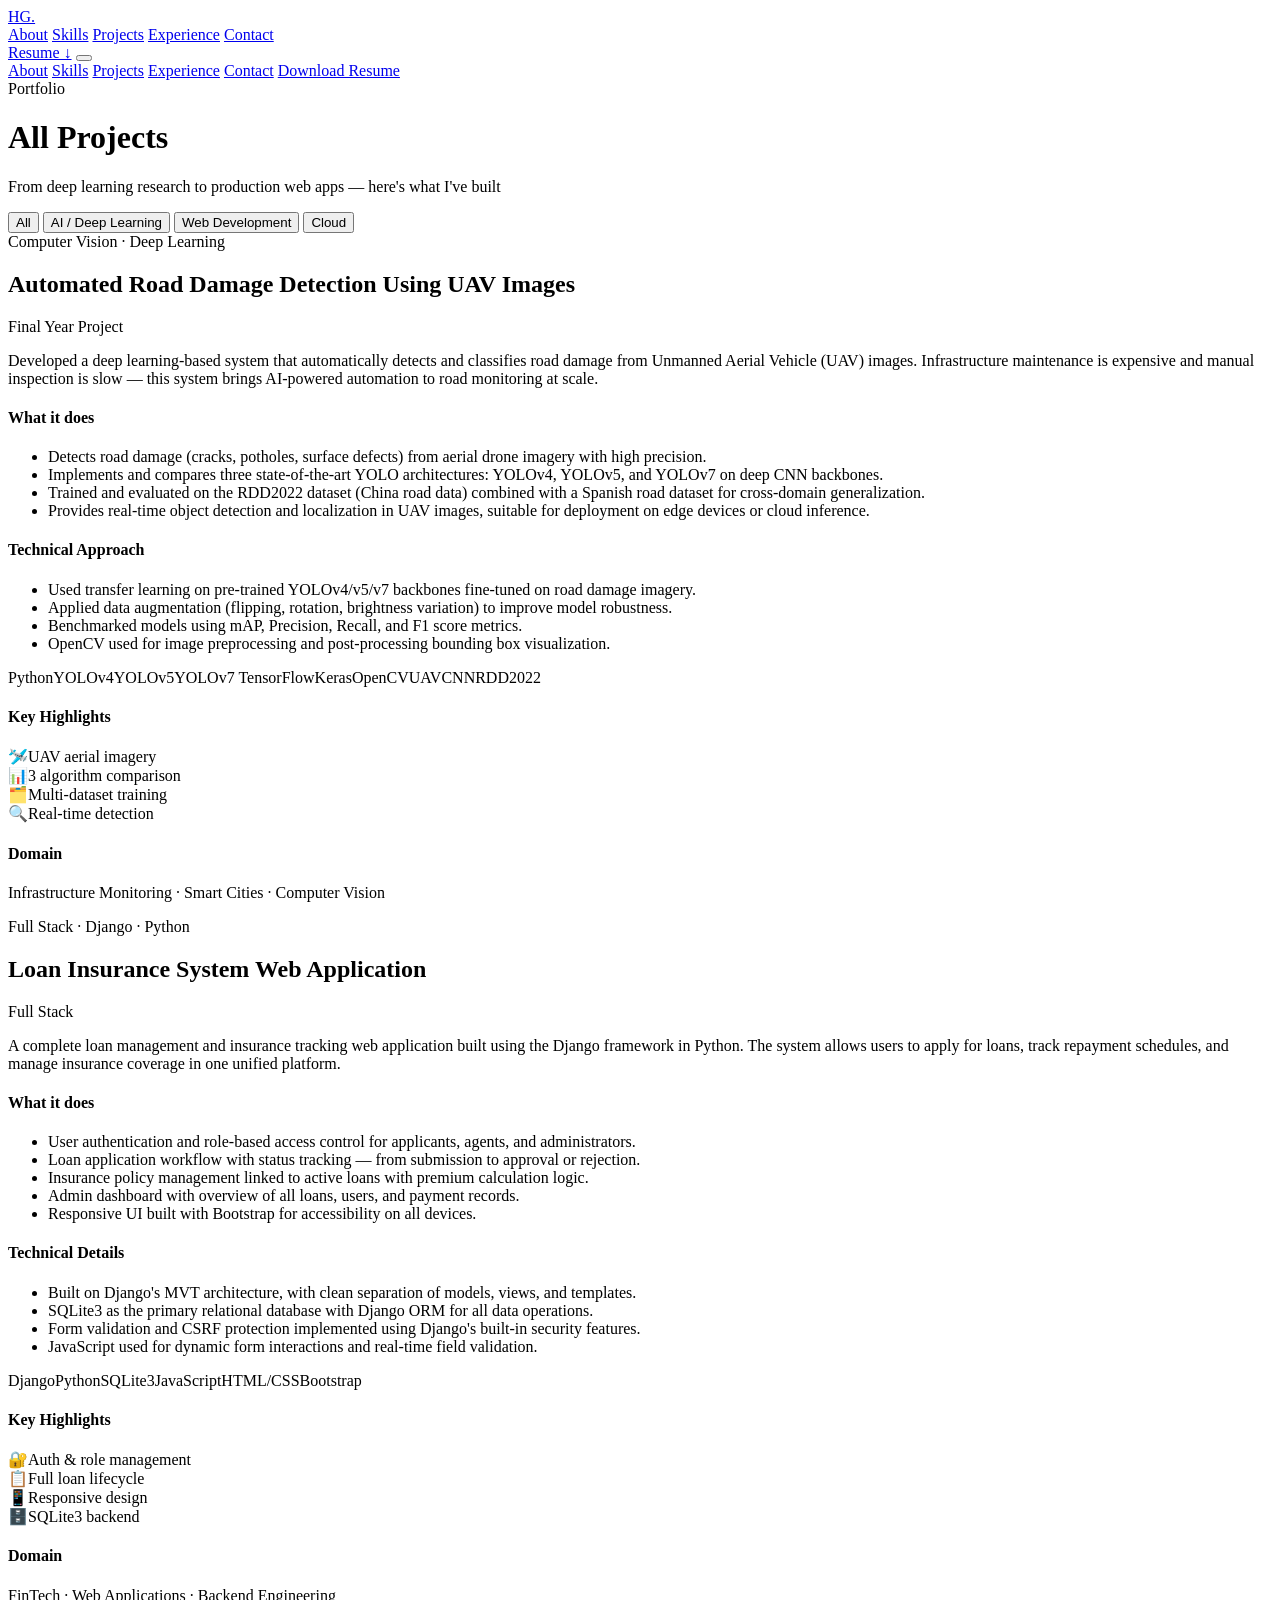
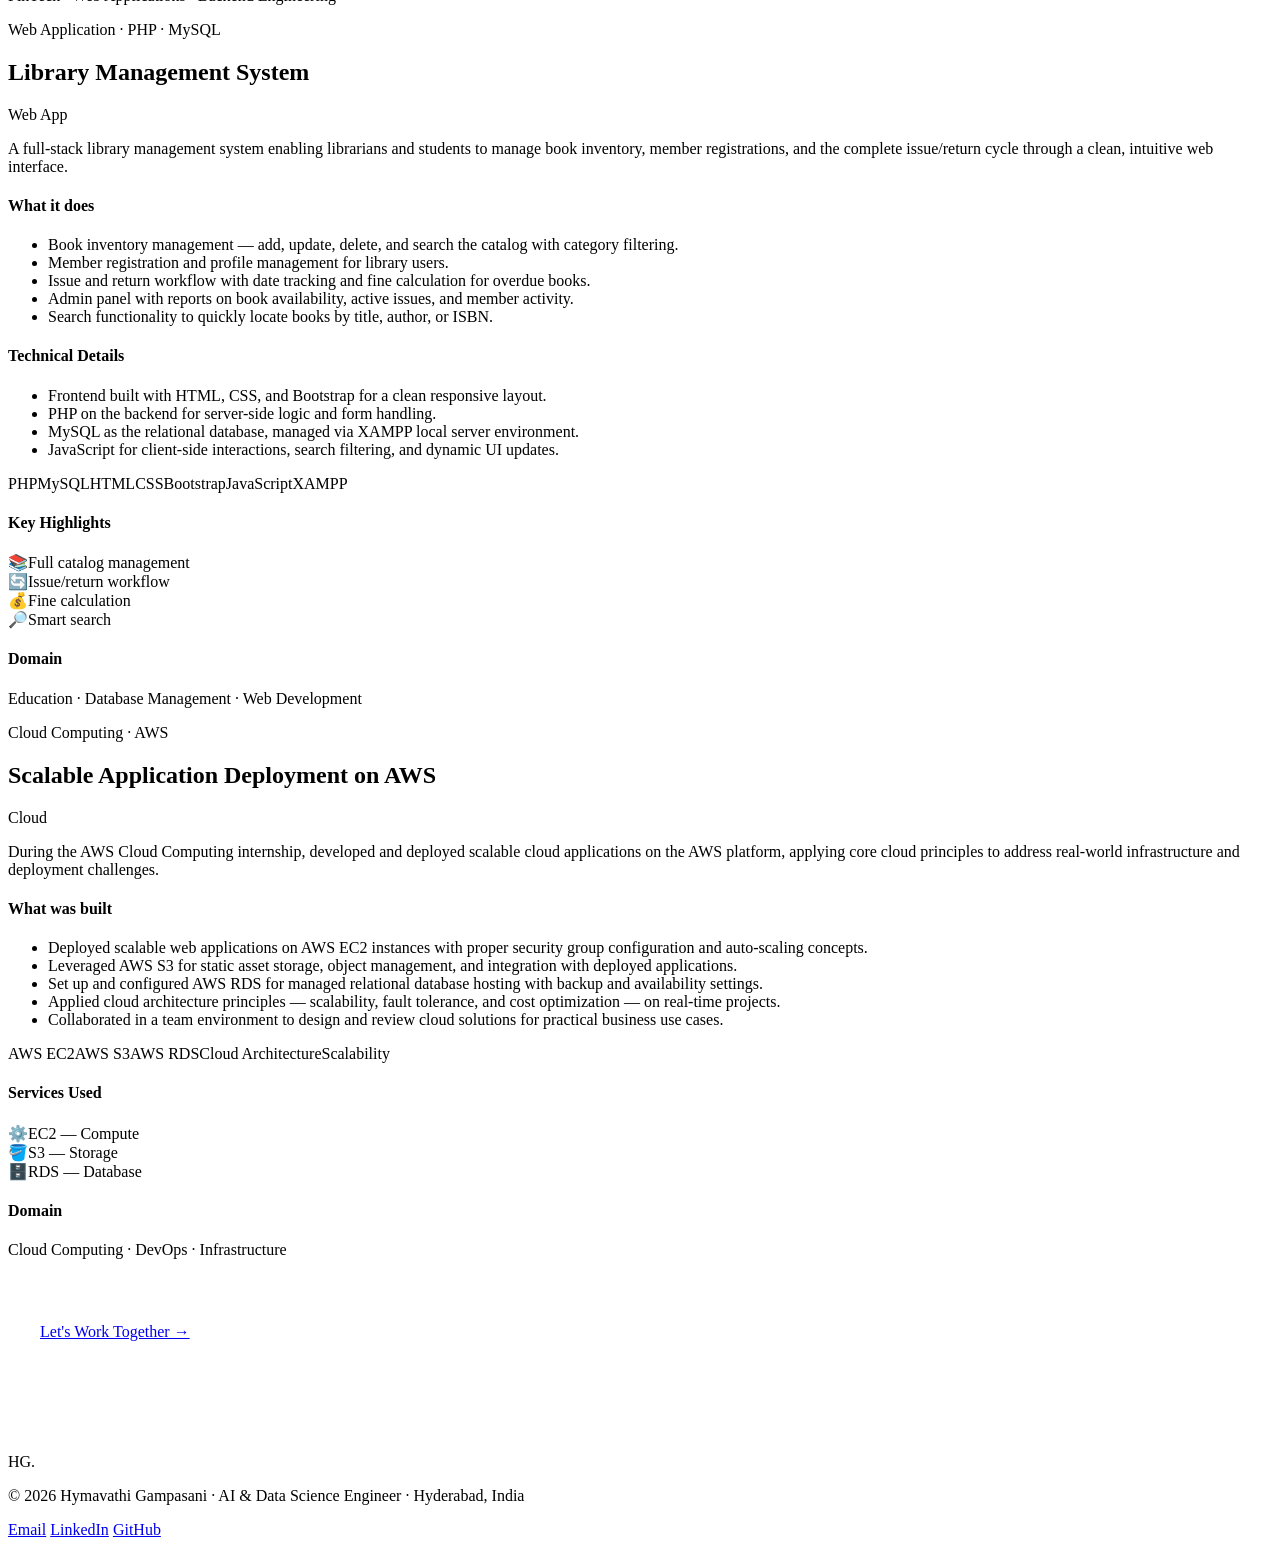
==== projects.html @ 77dfd242 "Create projects.html" ====
<!DOCTYPE html>
<html lang="en">
<head>
  <meta charset="UTF-8" />
  <meta name="viewport" content="width=device-width, initial-scale=1.0" />
  <title>Projects — Hymavathi Gampasani</title>
  <meta name="description" content="Projects by Hymavathi Gampasani — Deep Learning, Computer Vision, Full-Stack Web Development, and Cloud Computing." />
  <link rel="preconnect" href="https://fonts.googleapis.com" />
  <link rel="preconnect" href="https://fonts.gstatic.com" crossorigin />
  <link href="https://fonts.googleapis.com/css2?family=Syne:wght@400;500;600;700;800&family=Inter:wght@300;400;500;600&family=JetBrains+Mono:wght@400;500&display=swap" rel="stylesheet" />
  <link rel="stylesheet" href="style.css" />
</head>
<body>
  <nav class="nav" id="nav">
    <a href="index.html" class="nav-logo">HG.</a>
    <div class="nav-links">
      <a href="index.html#about">About</a>
      <a href="index.html#skills">Skills</a>
      <a href="projects.html" class="active">Projects</a>
      <a href="index.html#experience">Experience</a>
      <a href="index.html#contact">Contact</a>
    </div>
    <a href="assets/Hymavathi_Resume.pdf" class="btn-nav" download>Resume ↓</a>
    <button class="hamburger" id="hamburger" aria-label="Menu">
      <span></span><span></span><span></span>
    </button>
  </nav>

  <div class="mobile-menu" id="mobileMenu">
    <a href="index.html#about" class="mobile-link">About</a>
    <a href="index.html#skills" class="mobile-link">Skills</a>
    <a href="projects.html" class="mobile-link">Projects</a>
    <a href="index.html#experience" class="mobile-link">Experience</a>
    <a href="index.html#contact" class="mobile-link">Contact</a>
    <a href="assets/Hymavathi_Resume.pdf" class="mobile-link" download>Download Resume</a>
  </div>

  <div class="page-hero">
    <div class="section-eyebrow">Portfolio</div>
    <h1 class="section-title">All Projects</h1>
    <p class="section-sub">From deep learning research to production web apps — here's what I've built</p>

    <div class="filter-bar">
      <button class="filter-btn active" data-filter="all">All</button>
      <button class="filter-btn" data-filter="ai">AI / Deep Learning</button>
      <button class="filter-btn" data-filter="web">Web Development</button>
      <button class="filter-btn" data-filter="cloud">Cloud</button>
    </div>
  </div>

  <section class="projects-page">
    <!-- Road Damage -->
    <div class="project-detail" id="road-damage" data-category="ai">
      <div class="project-detail-header">
        <div>
          <div class="project-tag">Computer Vision · Deep Learning</div>
          <h2>Automated Road Damage Detection Using UAV Images</h2>
        </div>
        <div class="project-detail-badges">
          <span class="badge badge-green">Final Year Project</span>
        </div>
      </div>
      <div class="project-detail-body">
        <div class="project-detail-text">
          <p>Developed a deep learning-based system that automatically detects and classifies road damage from Unmanned Aerial Vehicle (UAV) images. Infrastructure maintenance is expensive and manual inspection is slow — this system brings AI-powered automation to road monitoring at scale.</p>
          <h4>What it does</h4>
          <ul>
            <li>Detects road damage (cracks, potholes, surface defects) from aerial drone imagery with high precision.</li>
            <li>Implements and compares three state-of-the-art YOLO architectures: YOLOv4, YOLOv5, and YOLOv7 on deep CNN backbones.</li>
            <li>Trained and evaluated on the RDD2022 dataset (China road data) combined with a Spanish road dataset for cross-domain generalization.</li>
            <li>Provides real-time object detection and localization in UAV images, suitable for deployment on edge devices or cloud inference.</li>
          </ul>
          <h4>Technical Approach</h4>
          <ul>
            <li>Used transfer learning on pre-trained YOLOv4/v5/v7 backbones fine-tuned on road damage imagery.</li>
            <li>Applied data augmentation (flipping, rotation, brightness variation) to improve model robustness.</li>
            <li>Benchmarked models using mAP, Precision, Recall, and F1 score metrics.</li>
            <li>OpenCV used for image preprocessing and post-processing bounding box visualization.</li>
          </ul>
          <div class="project-pills">
            <span>Python</span><span>YOLOv4</span><span>YOLOv5</span><span>YOLOv7</span>
            <span>TensorFlow</span><span>Keras</span><span>OpenCV</span><span>UAV</span><span>CNN</span><span>RDD2022</span>
          </div>
        </div>
        <div class="project-detail-sidebar">
          <div class="sidebar-card">
            <h4>Key Highlights</h4>
            <div class="sidebar-stat"><span>🛩️</span><span>UAV aerial imagery</span></div>
            <div class="sidebar-stat"><span>📊</span><span>3 algorithm comparison</span></div>
            <div class="sidebar-stat"><span>🗂️</span><span>Multi-dataset training</span></div>
            <div class="sidebar-stat"><span>🔍</span><span>Real-time detection</span></div>
          </div>
          <div class="sidebar-card">
            <h4>Domain</h4>
            <p>Infrastructure Monitoring · Smart Cities · Computer Vision</p>
          </div>
        </div>
      </div>
    </div>

    <!-- Loan Insurance -->
    <div class="project-detail" id="loan" data-category="web">
      <div class="project-detail-header">
        <div>
          <div class="project-tag">Full Stack · Django · Python</div>
          <h2>Loan Insurance System Web Application</h2>
        </div>
        <div class="project-detail-badges">
          <span class="badge badge-blue">Full Stack</span>
        </div>
      </div>
      <div class="project-detail-body">
        <div class="project-detail-text">
          <p>A complete loan management and insurance tracking web application built using the Django framework in Python. The system allows users to apply for loans, track repayment schedules, and manage insurance coverage in one unified platform.</p>
          <h4>What it does</h4>
          <ul>
            <li>User authentication and role-based access control for applicants, agents, and administrators.</li>
            <li>Loan application workflow with status tracking — from submission to approval or rejection.</li>
            <li>Insurance policy management linked to active loans with premium calculation logic.</li>
            <li>Admin dashboard with overview of all loans, users, and payment records.</li>
            <li>Responsive UI built with Bootstrap for accessibility on all devices.</li>
          </ul>
          <h4>Technical Details</h4>
          <ul>
            <li>Built on Django's MVT architecture, with clean separation of models, views, and templates.</li>
            <li>SQLite3 as the primary relational database with Django ORM for all data operations.</li>
            <li>Form validation and CSRF protection implemented using Django's built-in security features.</li>
            <li>JavaScript used for dynamic form interactions and real-time field validation.</li>
          </ul>
          <div class="project-pills">
            <span>Django</span><span>Python</span><span>SQLite3</span><span>JavaScript</span><span>HTML/CSS</span><span>Bootstrap</span>
          </div>
        </div>
        <div class="project-detail-sidebar">
          <div class="sidebar-card">
            <h4>Key Highlights</h4>
            <div class="sidebar-stat"><span>🔐</span><span>Auth & role management</span></div>
            <div class="sidebar-stat"><span>📋</span><span>Full loan lifecycle</span></div>
            <div class="sidebar-stat"><span>📱</span><span>Responsive design</span></div>
            <div class="sidebar-stat"><span>🗄️</span><span>SQLite3 backend</span></div>
          </div>
          <div class="sidebar-card">
            <h4>Domain</h4>
            <p>FinTech · Web Applications · Backend Engineering</p>
          </div>
        </div>
      </div>
    </div>

    <!-- Library Management -->
    <div class="project-detail" id="library" data-category="web">
      <div class="project-detail-header">
        <div>
          <div class="project-tag">Web Application · PHP · MySQL</div>
          <h2>Library Management System</h2>
        </div>
        <div class="project-detail-badges">
          <span class="badge badge-purple">Web App</span>
        </div>
      </div>
      <div class="project-detail-body">
        <div class="project-detail-text">
          <p>A full-stack library management system enabling librarians and students to manage book inventory, member registrations, and the complete issue/return cycle through a clean, intuitive web interface.</p>
          <h4>What it does</h4>
          <ul>
            <li>Book inventory management — add, update, delete, and search the catalog with category filtering.</li>
            <li>Member registration and profile management for library users.</li>
            <li>Issue and return workflow with date tracking and fine calculation for overdue books.</li>
            <li>Admin panel with reports on book availability, active issues, and member activity.</li>
            <li>Search functionality to quickly locate books by title, author, or ISBN.</li>
          </ul>
          <h4>Technical Details</h4>
          <ul>
            <li>Frontend built with HTML, CSS, and Bootstrap for a clean responsive layout.</li>
            <li>PHP on the backend for server-side logic and form handling.</li>
            <li>MySQL as the relational database, managed via XAMPP local server environment.</li>
            <li>JavaScript for client-side interactions, search filtering, and dynamic UI updates.</li>
          </ul>
          <div class="project-pills">
            <span>PHP</span><span>MySQL</span><span>HTML</span><span>CSS</span><span>Bootstrap</span><span>JavaScript</span><span>XAMPP</span>
          </div>
        </div>
        <div class="project-detail-sidebar">
          <div class="sidebar-card">
            <h4>Key Highlights</h4>
            <div class="sidebar-stat"><span>📚</span><span>Full catalog management</span></div>
            <div class="sidebar-stat"><span>🔄</span><span>Issue/return workflow</span></div>
            <div class="sidebar-stat"><span>💰</span><span>Fine calculation</span></div>
            <div class="sidebar-stat"><span>🔎</span><span>Smart search</span></div>
          </div>
          <div class="sidebar-card">
            <h4>Domain</h4>
            <p>Education · Database Management · Web Development</p>
          </div>
        </div>
      </div>
    </div>

    <!-- AWS Cloud Project -->
    <div class="project-detail" id="aws" data-category="cloud">
      <div class="project-detail-header">
        <div>
          <div class="project-tag">Cloud Computing · AWS</div>
          <h2>Scalable Application Deployment on AWS</h2>
        </div>
        <div class="project-detail-badges">
          <span class="badge badge-orange">Cloud</span>
        </div>
      </div>
      <div class="project-detail-body">
        <div class="project-detail-text">
          <p>During the AWS Cloud Computing internship, developed and deployed scalable cloud applications on the AWS platform, applying core cloud principles to address real-world infrastructure and deployment challenges.</p>
          <h4>What was built</h4>
          <ul>
            <li>Deployed scalable web applications on AWS EC2 instances with proper security group configuration and auto-scaling concepts.</li>
            <li>Leveraged AWS S3 for static asset storage, object management, and integration with deployed applications.</li>
            <li>Set up and configured AWS RDS for managed relational database hosting with backup and availability settings.</li>
            <li>Applied cloud architecture principles — scalability, fault tolerance, and cost optimization — on real-time projects.</li>
            <li>Collaborated in a team environment to design and review cloud solutions for practical business use cases.</li>
          </ul>
          <div class="project-pills">
            <span>AWS EC2</span><span>AWS S3</span><span>AWS RDS</span><span>Cloud Architecture</span><span>Scalability</span>
          </div>
        </div>
        <div class="project-detail-sidebar">
          <div class="sidebar-card">
            <h4>Services Used</h4>
            <div class="sidebar-stat"><span>⚙️</span><span>EC2 — Compute</span></div>
            <div class="sidebar-stat"><span>🪣</span><span>S3 — Storage</span></div>
            <div class="sidebar-stat"><span>🗄️</span><span>RDS — Database</span></div>
          </div>
          <div class="sidebar-card">
            <h4>Domain</h4>
            <p>Cloud Computing · DevOps · Infrastructure</p>
          </div>
        </div>
      </div>
    </div>
  </section>

  <div class="center-cta" style="padding: 3rem 2rem 6rem;">
    <a href="index.html#contact" class="btn-primary">Let's Work Together →</a>
  </div>

  <footer class="footer">
    <p>HG.</p>
    <p class="footer-copy">© 2026 Hymavathi Gampasani · AI & Data Science Engineer · Hyderabad, India</p>
    <div class="footer-links">
      <a href="mailto:gampasanihymavathi@gmail.com">Email</a>
      <a href="https://www.linkedin.com/in/hymavathi-g/" target="_blank">LinkedIn</a>
      <a href="https://github.com/HymavathiSri" target="_blank">GitHub</a>
    </div>
  </footer>

  <script src="script.js"></script>
</body>
</html>
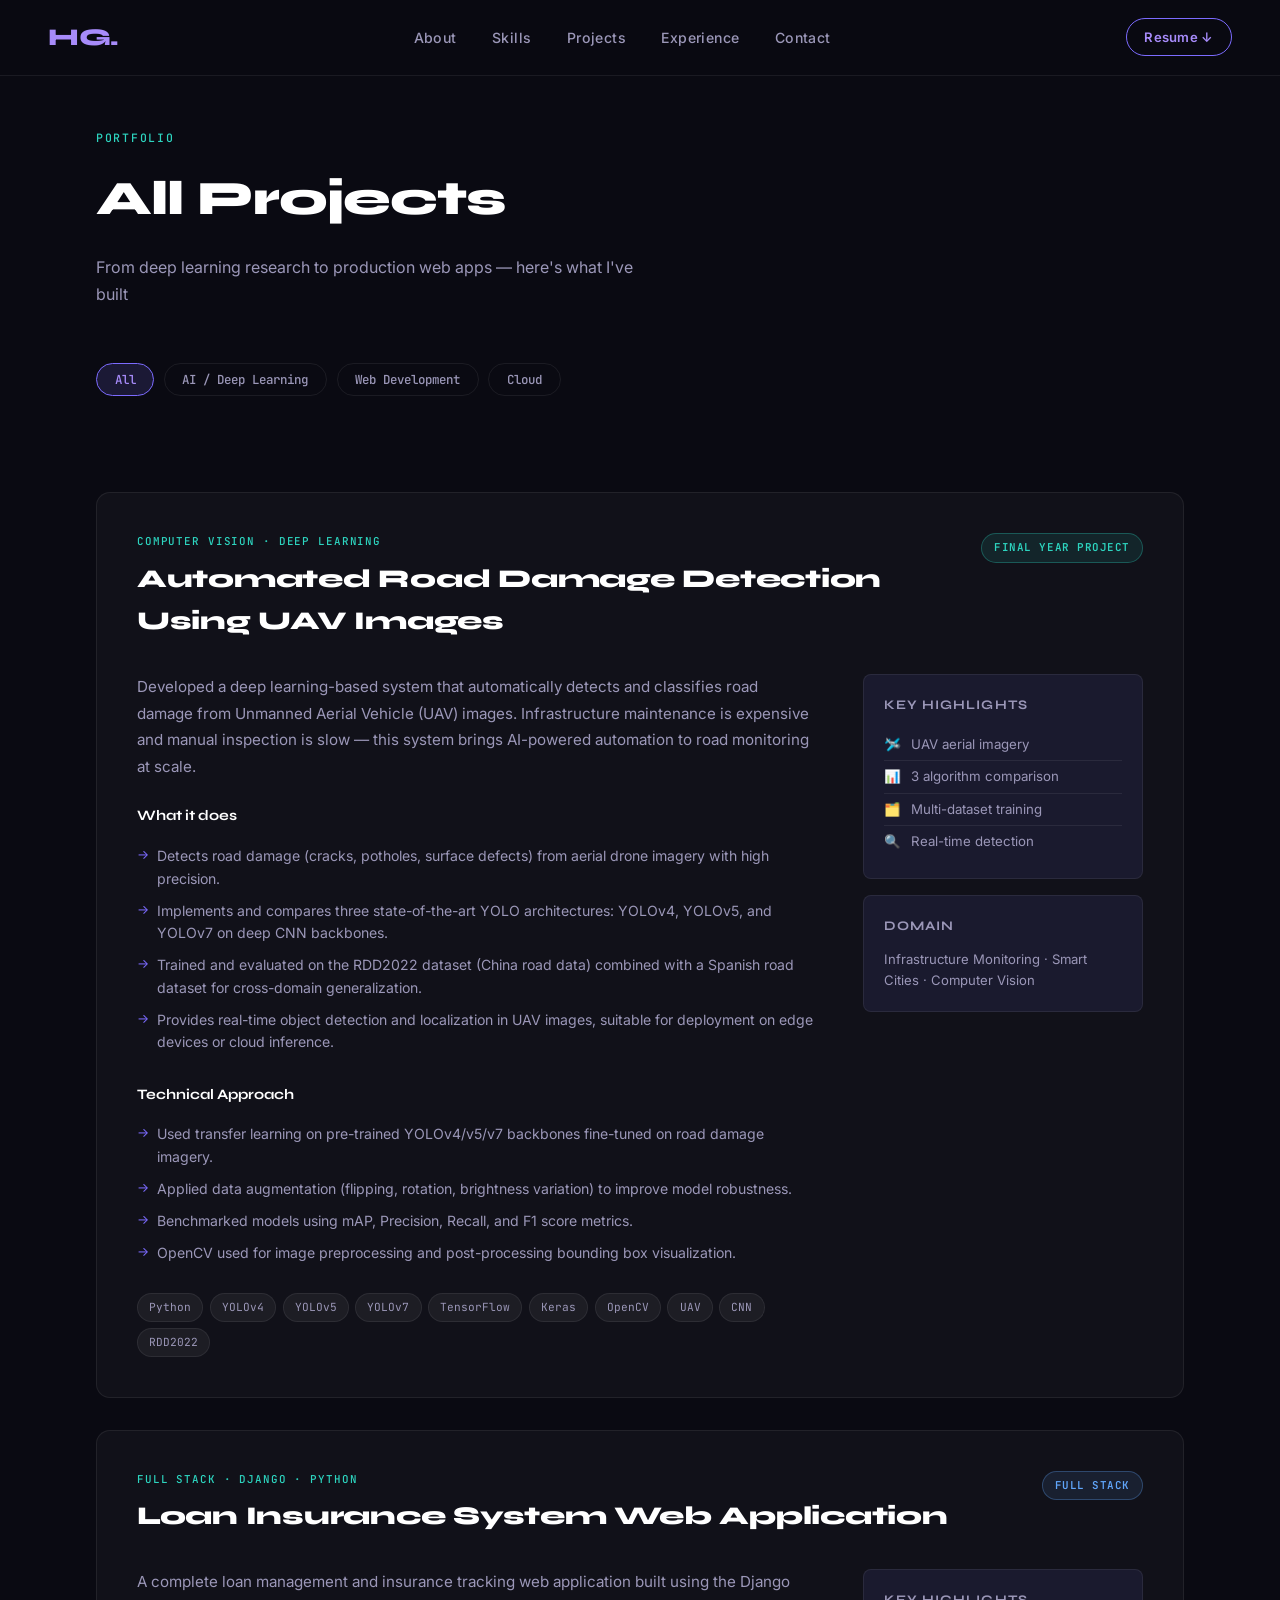
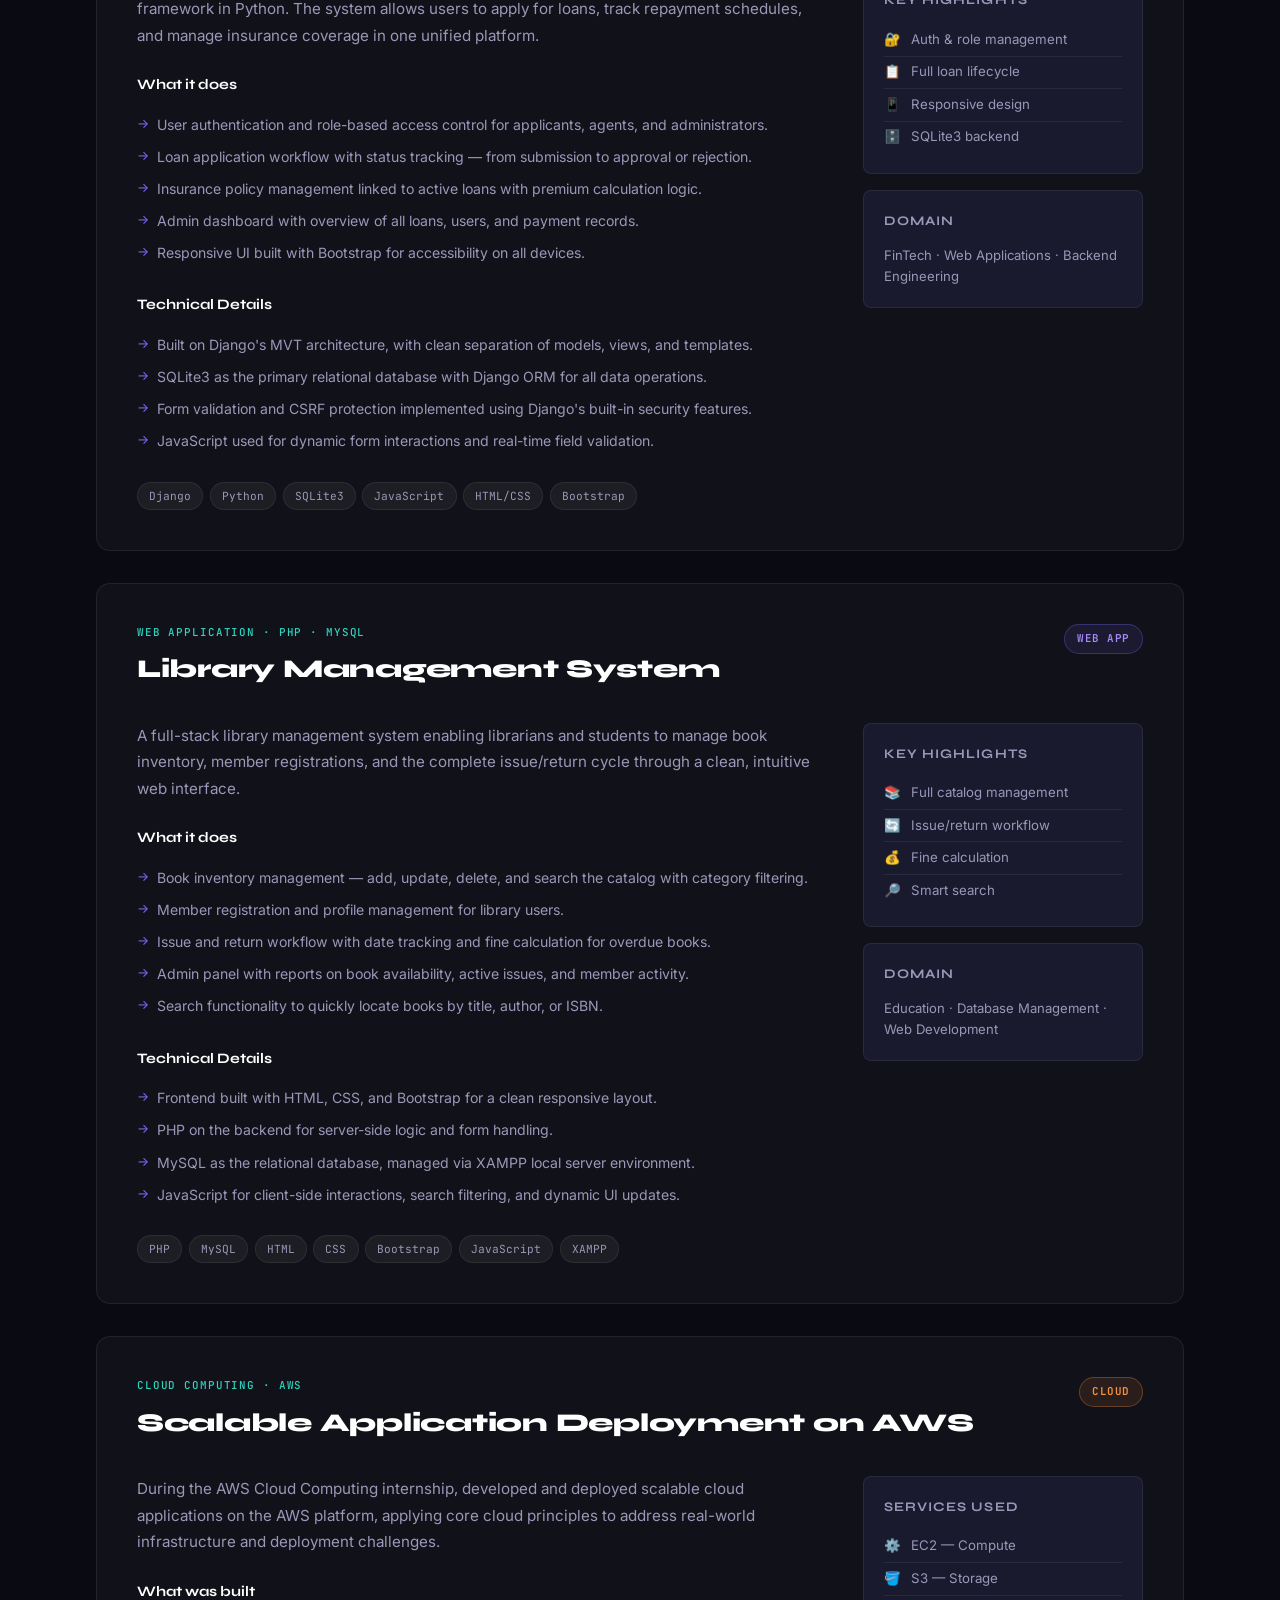
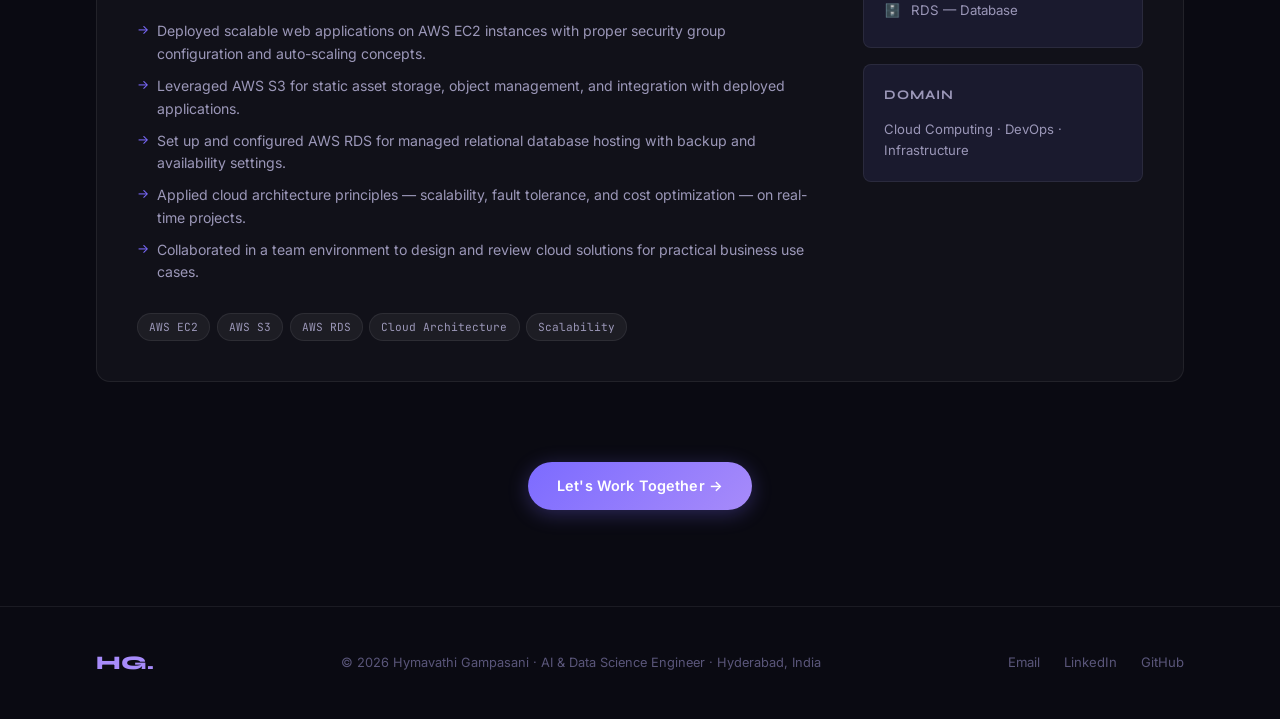
==== commit def2d6ce: "Update projects.html" ====
--- a/projects.html
+++ b/projects.html
@@ -20,7 +20,7 @@
       <a href="index.html#experience">Experience</a>
       <a href="index.html#contact">Contact</a>
     </div>
-    <a href="assets/Hymavathi_Resume.pdf" class="btn-nav" download>Resume ↓</a>
+    <a href="assets/Hymavathi_Resume_.pdf" class="btn-nav" download>Resume ↓</a>
     <button class="hamburger" id="hamburger" aria-label="Menu">
       <span></span><span></span><span></span>
     </button>
@@ -32,7 +32,7 @@
     <a href="projects.html" class="mobile-link">Projects</a>
     <a href="index.html#experience" class="mobile-link">Experience</a>
     <a href="index.html#contact" class="mobile-link">Contact</a>
-    <a href="assets/Hymavathi_Resume.pdf" class="mobile-link" download>Download Resume</a>
+    <a href="assets/Hymavathi_Resume_.pdf" class="mobile-link" download>Download Resume</a>
   </div>
 
   <div class="page-hero">
--- a/style.css
+++ b/style.css
@@ -0,0 +1,1069 @@
+/* ===========================
+   HYMAVATHI GAMPASANI PORTFOLIO
+   Design: Deep violet + warm cream + electric teal accent
+   Typography: Syne (display) + Inter (body) + JetBrains Mono (code/tags)
+   =========================== */
+
+:root {
+  --bg: #0a0a12;
+  --bg2: #10101c;
+  --bg3: #16162a;
+  --surface: #1a1a2e;
+  --border: rgba(255,255,255,0.07);
+  --accent: #7c6bff;
+  --accent2: #a78bfa;
+  --teal: #2dd4bf;
+  --text: #f0eeff;
+  --text-muted: #9b97b8;
+  --text-dim: #5a567a;
+  --white: #ffffff;
+  --card-bg: rgba(255,255,255,0.03);
+  --card-hover: rgba(124,107,255,0.08);
+  --font-display: 'Syne', sans-serif;
+  --font-body: 'Inter', sans-serif;
+  --font-mono: 'JetBrains Mono', monospace;
+  --radius: 14px;
+  --radius-sm: 8px;
+  --shadow: 0 8px 40px rgba(0,0,0,0.4);
+}
+
+*, *::before, *::after { box-sizing: border-box; margin: 0; padding: 0; }
+
+html { scroll-behavior: smooth; }
+
+body {
+  font-family: var(--font-body);
+  background: var(--bg);
+  color: var(--text);
+  line-height: 1.65;
+  overflow-x: hidden;
+}
+
+a { color: inherit; text-decoration: none; }
+
+img { max-width: 100%; display: block; }
+
+/* ===== NAV ===== */
+.nav {
+  position: fixed;
+  top: 0; left: 0; right: 0;
+  z-index: 100;
+  display: flex;
+  align-items: center;
+  justify-content: space-between;
+  padding: 1.1rem 3rem;
+  background: rgba(10,10,18,0.85);
+  backdrop-filter: blur(14px);
+  border-bottom: 1px solid var(--border);
+  transition: all 0.3s;
+}
+
+.nav.scrolled {
+  padding: 0.8rem 3rem;
+  box-shadow: 0 4px 30px rgba(0,0,0,0.4);
+}
+
+.nav-logo {
+  font-family: var(--font-display);
+  font-size: 1.5rem;
+  font-weight: 800;
+  color: var(--accent2);
+  letter-spacing: -0.02em;
+}
+
+.nav-links {
+  display: flex;
+  gap: 2.2rem;
+}
+
+.nav-links a {
+  font-size: 0.88rem;
+  font-weight: 500;
+  color: var(--text-muted);
+  letter-spacing: 0.03em;
+  transition: color 0.2s;
+}
+
+.nav-links a:hover,
+.nav-links a.active {
+  color: var(--text);
+}
+
+.btn-nav {
+  font-size: 0.82rem;
+  font-weight: 600;
+  color: var(--accent2);
+  border: 1px solid var(--accent);
+  padding: 0.45rem 1.1rem;
+  border-radius: 50px;
+  letter-spacing: 0.02em;
+  transition: all 0.2s;
+}
+
+.btn-nav:hover {
+  background: var(--accent);
+  color: #fff;
+}
+
+.hamburger {
+  display: none;
+  flex-direction: column;
+  gap: 5px;
+  background: none;
+  border: none;
+  cursor: pointer;
+  padding: 6px;
+}
+.hamburger span {
+  display: block;
+  width: 22px;
+  height: 2px;
+  background: var(--text);
+  border-radius: 2px;
+  transition: all 0.3s;
+}
+
+.mobile-menu {
+  display: none;
+  flex-direction: column;
+  position: fixed;
+  top: 64px; left: 0; right: 0;
+  background: var(--bg2);
+  border-bottom: 1px solid var(--border);
+  z-index: 99;
+  padding: 1rem 0;
+}
+
+.mobile-menu.open { display: flex; }
+
+.mobile-link {
+  padding: 0.85rem 2rem;
+  font-size: 1rem;
+  color: var(--text-muted);
+  border-bottom: 1px solid var(--border);
+  transition: color 0.2s;
+}
+.mobile-link:hover { color: var(--text); }
+
+/* ===== HERO ===== */
+.hero {
+  min-height: 100vh;
+  display: flex;
+  align-items: center;
+  justify-content: space-between;
+  gap: 4rem;
+  padding: 8rem 6rem 5rem;
+  position: relative;
+  overflow: hidden;
+}
+
+.hero::before {
+  content: '';
+  position: absolute;
+  top: -20%;
+  right: -10%;
+  width: 600px;
+  height: 600px;
+  background: radial-gradient(circle, rgba(124,107,255,0.12) 0%, transparent 70%);
+  pointer-events: none;
+}
+
+.hero::after {
+  content: '';
+  position: absolute;
+  bottom: -10%;
+  left: -5%;
+  width: 400px;
+  height: 400px;
+  background: radial-gradient(circle, rgba(45,212,191,0.06) 0%, transparent 70%);
+  pointer-events: none;
+}
+
+.hero-content { flex: 1; max-width: 600px; z-index: 1; }
+
+.hero-badge {
+  display: inline-flex;
+  align-items: center;
+  gap: 8px;
+  font-size: 0.78rem;
+  font-weight: 600;
+  letter-spacing: 0.08em;
+  text-transform: uppercase;
+  color: var(--teal);
+  background: rgba(45,212,191,0.1);
+  border: 1px solid rgba(45,212,191,0.25);
+  padding: 0.4rem 1rem;
+  border-radius: 50px;
+  margin-bottom: 1.8rem;
+}
+
+.dot {
+  width: 7px;
+  height: 7px;
+  background: var(--teal);
+  border-radius: 50%;
+  animation: pulse 2s infinite;
+}
+
+@keyframes pulse {
+  0%, 100% { opacity: 1; transform: scale(1); }
+  50% { opacity: 0.5; transform: scale(0.8); }
+}
+
+.hero-name {
+  font-family: var(--font-display);
+  font-size: clamp(3rem, 6vw, 5rem);
+  font-weight: 800;
+  line-height: 1.05;
+  letter-spacing: -0.03em;
+  margin-bottom: 0.5rem;
+  color: var(--white);
+}
+
+.accent { color: var(--accent2); }
+
+.hero-title {
+  font-family: var(--font-mono);
+  font-size: 1rem;
+  color: var(--text-muted);
+  margin-bottom: 1.8rem;
+  letter-spacing: 0.04em;
+}
+
+.hero-bio {
+  font-size: 1.05rem;
+  color: var(--text-muted);
+  line-height: 1.75;
+  margin-bottom: 2.5rem;
+}
+
+.hero-bio strong { color: var(--text); font-weight: 600; }
+
+.hero-stats {
+  display: flex;
+  gap: 2.5rem;
+  margin-bottom: 2.5rem;
+}
+
+.stat { display: flex; flex-direction: column; gap: 2px; }
+
+.stat-num {
+  font-family: var(--font-display);
+  font-size: 2rem;
+  font-weight: 800;
+  color: var(--accent2);
+  letter-spacing: -0.02em;
+}
+
+.stat-label {
+  font-size: 0.75rem;
+  color: var(--text-dim);
+  font-weight: 500;
+  letter-spacing: 0.04em;
+}
+
+.hero-cta {
+  display: flex;
+  gap: 1rem;
+  margin-bottom: 2.5rem;
+  flex-wrap: wrap;
+}
+
+.btn-primary {
+  display: inline-block;
+  background: linear-gradient(135deg, var(--accent), var(--accent2));
+  color: #fff;
+  font-weight: 600;
+  font-size: 0.9rem;
+  padding: 0.75rem 1.8rem;
+  border-radius: 50px;
+  transition: all 0.25s;
+  box-shadow: 0 4px 20px rgba(124,107,255,0.3);
+  cursor: pointer;
+  border: none;
+  letter-spacing: 0.01em;
+}
+
+.btn-primary:hover {
+  transform: translateY(-2px);
+  box-shadow: 0 8px 30px rgba(124,107,255,0.45);
+}
+
+.btn-secondary {
+  display: inline-block;
+  color: var(--text);
+  font-weight: 600;
+  font-size: 0.9rem;
+  padding: 0.75rem 1.8rem;
+  border-radius: 50px;
+  border: 1px solid var(--border);
+  transition: all 0.25s;
+}
+
+.btn-secondary:hover {
+  border-color: var(--accent);
+  color: var(--accent2);
+}
+
+.btn-full { width: 100%; text-align: center; }
+
+.hero-socials {
+  display: flex;
+  gap: 1rem;
+}
+
+.social-icon {
+  width: 40px;
+  height: 40px;
+  display: flex;
+  align-items: center;
+  justify-content: center;
+  border: 1px solid var(--border);
+  border-radius: 10px;
+  color: var(--text-muted);
+  transition: all 0.2s;
+}
+
+.social-icon svg { width: 18px; height: 18px; }
+
+.social-icon:hover {
+  border-color: var(--accent);
+  color: var(--accent2);
+  background: rgba(124,107,255,0.1);
+}
+
+/* Hero Image */
+.hero-image-wrap {
+  flex-shrink: 0;
+  position: relative;
+  width: 360px;
+  height: 420px;
+  z-index: 1;
+}
+
+.hero-image-ring {
+  position: absolute;
+  inset: -16px;
+  border-radius: 50%;
+  border: 1px dashed rgba(124,107,255,0.3);
+  animation: rotate 20s linear infinite;
+}
+
+@keyframes rotate {
+  from { transform: rotate(0deg); }
+  to { transform: rotate(360deg); }
+}
+
+.hero-image {
+  width: 320px;
+  height: 380px;
+  object-fit: cover;
+  object-position: top;
+  border-radius: 50% 50% 50% 50% / 60% 60% 40% 40%;
+  border: 3px solid rgba(124,107,255,0.3);
+  box-shadow: 0 20px 60px rgba(0,0,0,0.5), 0 0 0 1px rgba(124,107,255,0.1);
+  margin: 20px auto 0;
+  display: block;
+}
+
+.hero-chips {
+  position: absolute;
+  width: 100%;
+}
+
+.chip {
+  position: absolute;
+  font-family: var(--font-mono);
+  font-size: 0.7rem;
+  font-weight: 500;
+  padding: 0.3rem 0.75rem;
+  border-radius: 50px;
+  background: var(--surface);
+  border: 1px solid var(--border);
+  color: var(--text-muted);
+  white-space: nowrap;
+}
+
+.chip-1 { top: 30px; left: -60px; border-color: rgba(124,107,255,0.3); color: var(--accent2); }
+.chip-2 { top: 120px; right: -50px; border-color: rgba(45,212,191,0.3); color: var(--teal); }
+.chip-3 { bottom: 120px; left: -70px; border-color: rgba(124,107,255,0.3); color: var(--accent2); }
+.chip-4 { bottom: 30px; right: -40px; border-color: rgba(45,212,191,0.3); color: var(--teal); }
+
+/* ===== SECTIONS ===== */
+.section {
+  padding: 7rem 6rem;
+}
+
+.section-dark {
+  background: var(--bg2);
+}
+
+.section-eyebrow {
+  font-family: var(--font-mono);
+  font-size: 0.72rem;
+  font-weight: 500;
+  letter-spacing: 0.15em;
+  text-transform: uppercase;
+  color: var(--teal);
+  margin-bottom: 0.75rem;
+}
+
+.section-title {
+  font-family: var(--font-display);
+  font-size: clamp(2rem, 4vw, 3rem);
+  font-weight: 800;
+  letter-spacing: -0.02em;
+  color: var(--white);
+  margin-bottom: 1rem;
+}
+
+.section-sub {
+  font-size: 1rem;
+  color: var(--text-muted);
+  max-width: 560px;
+  margin-bottom: 3.5rem;
+}
+
+/* ===== SKILLS ===== */
+.skills-grid {
+  display: grid;
+  grid-template-columns: repeat(3, 1fr);
+  gap: 1.25rem;
+}
+
+.skill-card {
+  background: var(--card-bg);
+  border: 1px solid var(--border);
+  border-radius: var(--radius);
+  padding: 1.8rem;
+  transition: all 0.3s;
+}
+
+.skill-card:hover {
+  background: var(--card-hover);
+  border-color: rgba(124,107,255,0.25);
+  transform: translateY(-3px);
+  box-shadow: var(--shadow);
+}
+
+.skill-card-icon {
+  font-size: 1.8rem;
+  margin-bottom: 1rem;
+}
+
+.skill-card h3 {
+  font-family: var(--font-display);
+  font-size: 1rem;
+  font-weight: 700;
+  color: var(--white);
+  margin-bottom: 1rem;
+}
+
+.tags {
+  display: flex;
+  flex-wrap: wrap;
+  gap: 0.45rem;
+}
+
+.tags span, .project-pills span {
+  font-family: var(--font-mono);
+  font-size: 0.7rem;
+  padding: 0.25rem 0.7rem;
+  background: rgba(255,255,255,0.05);
+  border: 1px solid var(--border);
+  border-radius: 50px;
+  color: var(--text-muted);
+  white-space: nowrap;
+}
+
+/* ===== PROJECTS ===== */
+.projects-grid {
+  display: grid;
+  grid-template-columns: repeat(3, 1fr);
+  gap: 1.25rem;
+  margin-bottom: 3rem;
+}
+
+.project-card {
+  background: var(--card-bg);
+  border: 1px solid var(--border);
+  border-radius: var(--radius);
+  padding: 1.8rem;
+  display: flex;
+  flex-direction: column;
+  gap: 1rem;
+  transition: all 0.3s;
+}
+
+.project-card:hover {
+  background: var(--card-hover);
+  border-color: rgba(124,107,255,0.3);
+  transform: translateY(-4px);
+  box-shadow: var(--shadow);
+}
+
+.project-card.featured {
+  grid-column: span 2;
+  border-color: rgba(124,107,255,0.2);
+  background: linear-gradient(135deg, rgba(124,107,255,0.05), rgba(45,212,191,0.03));
+}
+
+.project-tag {
+  font-family: var(--font-mono);
+  font-size: 0.68rem;
+  font-weight: 500;
+  letter-spacing: 0.08em;
+  text-transform: uppercase;
+  color: var(--teal);
+}
+
+.project-card h3 {
+  font-family: var(--font-display);
+  font-size: 1.15rem;
+  font-weight: 700;
+  color: var(--white);
+  line-height: 1.3;
+}
+
+.project-card p {
+  font-size: 0.9rem;
+  color: var(--text-muted);
+  line-height: 1.7;
+  flex: 1;
+}
+
+.project-meta {
+  display: flex;
+  gap: 1.2rem;
+  font-size: 0.78rem;
+  color: var(--text-dim);
+}
+
+.project-link {
+  font-size: 0.85rem;
+  font-weight: 600;
+  color: var(--accent2);
+  margin-top: 0.5rem;
+  transition: color 0.2s;
+}
+
+.project-link:hover { color: var(--teal); }
+
+.center-cta { text-align: center; }
+
+/* ===== TIMELINE ===== */
+.timeline {
+  position: relative;
+  padding-left: 2rem;
+  margin-bottom: 4rem;
+}
+
+.timeline::before {
+  content: '';
+  position: absolute;
+  left: 0;
+  top: 8px;
+  bottom: 0;
+  width: 1px;
+  background: var(--border);
+}
+
+.timeline-item {
+  position: relative;
+  padding-left: 2.5rem;
+  margin-bottom: 3rem;
+}
+
+.timeline-dot {
+  position: absolute;
+  left: -2.58rem;
+  top: 6px;
+  width: 12px;
+  height: 12px;
+  border-radius: 50%;
+  background: var(--accent);
+  border: 2px solid var(--bg);
+  box-shadow: 0 0 0 3px rgba(124,107,255,0.2);
+}
+
+.timeline-item.edu .timeline-dot { background: var(--teal); box-shadow: 0 0 0 3px rgba(45,212,191,0.2); }
+
+.timeline-content {
+  background: var(--card-bg);
+  border: 1px solid var(--border);
+  border-radius: var(--radius);
+  padding: 1.75rem;
+  transition: all 0.3s;
+}
+
+.timeline-content:hover {
+  border-color: rgba(124,107,255,0.2);
+  background: var(--card-hover);
+}
+
+.timeline-date {
+  font-family: var(--font-mono);
+  font-size: 0.72rem;
+  color: var(--teal);
+  font-weight: 500;
+  letter-spacing: 0.05em;
+  margin-bottom: 0.5rem;
+}
+
+.timeline-content h3 {
+  font-family: var(--font-display);
+  font-size: 1.1rem;
+  font-weight: 700;
+  color: var(--white);
+  margin-bottom: 0.25rem;
+}
+
+.timeline-org {
+  font-size: 0.85rem;
+  color: var(--accent2);
+  font-weight: 500;
+  margin-bottom: 1rem;
+}
+
+.timeline-content ul {
+  list-style: none;
+  margin-bottom: 1rem;
+}
+
+.timeline-content ul li {
+  font-size: 0.88rem;
+  color: var(--text-muted);
+  padding: 0.25rem 0;
+  padding-left: 1rem;
+  position: relative;
+}
+
+.timeline-content ul li::before {
+  content: '→';
+  position: absolute;
+  left: 0;
+  color: var(--accent);
+  font-size: 0.8rem;
+}
+
+.timeline-content p {
+  font-size: 0.88rem;
+  color: var(--text-muted);
+  line-height: 1.7;
+}
+
+.timeline-tags {
+  display: flex;
+  flex-wrap: wrap;
+  gap: 0.4rem;
+  margin-top: 1rem;
+}
+
+.timeline-tags span {
+  font-family: var(--font-mono);
+  font-size: 0.68rem;
+  padding: 0.2rem 0.6rem;
+  background: rgba(124,107,255,0.1);
+  border: 1px solid rgba(124,107,255,0.2);
+  border-radius: 50px;
+  color: var(--accent2);
+}
+
+/* ===== ACHIEVEMENTS ===== */
+.achievements-wrap {
+  margin-top: 2rem;
+}
+
+.achievements-title {
+  font-family: var(--font-display);
+  font-size: 1.4rem;
+  font-weight: 700;
+  color: var(--white);
+  margin-bottom: 1.5rem;
+}
+
+.achievements-grid {
+  display: grid;
+  grid-template-columns: repeat(3, 1fr);
+  gap: 1rem;
+}
+
+.achievement-card {
+  background: var(--card-bg);
+  border: 1px solid var(--border);
+  border-radius: var(--radius);
+  padding: 1.25rem 1.4rem;
+  display: flex;
+  align-items: flex-start;
+  gap: 0.75rem;
+  transition: all 0.3s;
+}
+
+.achievement-card:hover {
+  border-color: rgba(124,107,255,0.2);
+  background: var(--card-hover);
+}
+
+.ach-icon { font-size: 1.4rem; flex-shrink: 0; margin-top: 2px; }
+
+.achievement-card p {
+  font-size: 0.85rem;
+  color: var(--text-muted);
+  line-height: 1.5;
+}
+
+/* ===== CONTACT ===== */
+.section-contact { background: var(--bg2); }
+
+.contact-grid {
+  display: grid;
+  grid-template-columns: 1fr 1fr;
+  gap: 4rem;
+  max-width: 1000px;
+}
+
+.contact-info h3 {
+  font-family: var(--font-display);
+  font-size: 1.4rem;
+  font-weight: 700;
+  color: var(--white);
+  margin-bottom: 1rem;
+}
+
+.contact-info > p {
+  font-size: 0.95rem;
+  color: var(--text-muted);
+  line-height: 1.7;
+  margin-bottom: 2rem;
+}
+
+.contact-links {
+  display: flex;
+  flex-direction: column;
+  gap: 1rem;
+  margin-bottom: 2rem;
+}
+
+.contact-item {
+  display: flex;
+  align-items: center;
+  gap: 0.75rem;
+  font-size: 0.9rem;
+  color: var(--text-muted);
+  transition: color 0.2s;
+}
+
+.contact-item:hover { color: var(--text); }
+
+.contact-icon { font-size: 1rem; }
+
+.contact-form { display: flex; flex-direction: column; gap: 1.2rem; }
+
+.form-group { display: flex; flex-direction: column; gap: 0.4rem; }
+
+.form-group label {
+  font-size: 0.8rem;
+  font-weight: 600;
+  color: var(--text-muted);
+  letter-spacing: 0.03em;
+}
+
+.form-group input,
+.form-group textarea {
+  background: var(--surface);
+  border: 1px solid var(--border);
+  border-radius: var(--radius-sm);
+  padding: 0.75rem 1rem;
+  font-size: 0.9rem;
+  color: var(--text);
+  font-family: var(--font-body);
+  transition: border-color 0.2s;
+  resize: none;
+}
+
+.form-group input:focus,
+.form-group textarea:focus {
+  outline: none;
+  border-color: var(--accent);
+}
+
+.form-group input::placeholder,
+.form-group textarea::placeholder { color: var(--text-dim); }
+
+.form-note {
+  font-size: 0.82rem;
+  color: var(--teal);
+  text-align: center;
+}
+
+/* ===== PROJECTS PAGE ===== */
+.page-hero {
+  padding: 8rem 6rem 3rem;
+  background: var(--bg);
+}
+
+.filter-bar {
+  display: flex;
+  gap: 0.6rem;
+  flex-wrap: wrap;
+  margin-top: 2rem;
+}
+
+.filter-btn {
+  font-family: var(--font-mono);
+  font-size: 0.78rem;
+  font-weight: 500;
+  padding: 0.45rem 1.1rem;
+  border-radius: 50px;
+  border: 1px solid var(--border);
+  background: none;
+  color: var(--text-muted);
+  cursor: pointer;
+  transition: all 0.2s;
+}
+
+.filter-btn.active,
+.filter-btn:hover {
+  background: rgba(124,107,255,0.15);
+  border-color: var(--accent);
+  color: var(--accent2);
+}
+
+.projects-page {
+  padding: 3rem 6rem 2rem;
+  display: flex;
+  flex-direction: column;
+  gap: 2rem;
+}
+
+.project-detail {
+  background: var(--card-bg);
+  border: 1px solid var(--border);
+  border-radius: var(--radius);
+  padding: 2.5rem;
+  transition: all 0.3s;
+}
+
+.project-detail:hover {
+  border-color: rgba(124,107,255,0.2);
+}
+
+.project-detail[style*="display: none"] { display: none !important; }
+
+.project-detail-header {
+  display: flex;
+  align-items: flex-start;
+  justify-content: space-between;
+  gap: 1rem;
+  margin-bottom: 2rem;
+}
+
+.project-detail-header h2 {
+  font-family: var(--font-display);
+  font-size: 1.6rem;
+  font-weight: 800;
+  color: var(--white);
+  margin-top: 0.4rem;
+  letter-spacing: -0.01em;
+}
+
+.project-detail-badges { display: flex; gap: 0.5rem; flex-shrink: 0; }
+
+.badge {
+  font-family: var(--font-mono);
+  font-size: 0.68rem;
+  font-weight: 600;
+  padding: 0.3rem 0.75rem;
+  border-radius: 50px;
+  letter-spacing: 0.05em;
+  text-transform: uppercase;
+}
+
+.badge-green { background: rgba(45,212,191,0.1); border: 1px solid rgba(45,212,191,0.3); color: var(--teal); }
+.badge-blue { background: rgba(96,165,250,0.1); border: 1px solid rgba(96,165,250,0.3); color: #60a5fa; }
+.badge-purple { background: rgba(124,107,255,0.1); border: 1px solid rgba(124,107,255,0.3); color: var(--accent2); }
+.badge-orange { background: rgba(251,146,60,0.1); border: 1px solid rgba(251,146,60,0.3); color: #fb923c; }
+
+.project-detail-body {
+  display: grid;
+  grid-template-columns: 1fr 280px;
+  gap: 3rem;
+}
+
+.project-detail-text p {
+  font-size: 0.95rem;
+  color: var(--text-muted);
+  line-height: 1.75;
+  margin-bottom: 1.5rem;
+}
+
+.project-detail-text h4 {
+  font-family: var(--font-display);
+  font-size: 0.9rem;
+  font-weight: 700;
+  color: var(--white);
+  margin-bottom: 0.75rem;
+  margin-top: 0.5rem;
+}
+
+.project-detail-text ul {
+  list-style: none;
+  margin-bottom: 1.5rem;
+}
+
+.project-detail-text ul li {
+  font-size: 0.88rem;
+  color: var(--text-muted);
+  padding: 0.3rem 0;
+  padding-left: 1.25rem;
+  position: relative;
+  line-height: 1.6;
+}
+
+.project-detail-text ul li::before {
+  content: '→';
+  position: absolute;
+  left: 0;
+  color: var(--accent);
+  font-size: 0.8rem;
+}
+
+.project-pills { display: flex; flex-wrap: wrap; gap: 0.4rem; margin-top: 0.5rem; }
+
+.project-detail-sidebar { display: flex; flex-direction: column; gap: 1rem; }
+
+.sidebar-card {
+  background: var(--surface);
+  border: 1px solid var(--border);
+  border-radius: var(--radius-sm);
+  padding: 1.25rem;
+}
+
+.sidebar-card h4 {
+  font-family: var(--font-display);
+  font-size: 0.82rem;
+  font-weight: 700;
+  color: var(--text-muted);
+  text-transform: uppercase;
+  letter-spacing: 0.08em;
+  margin-bottom: 0.75rem;
+}
+
+.sidebar-card p {
+  font-size: 0.82rem;
+  color: var(--text-muted);
+  line-height: 1.6;
+}
+
+.sidebar-stat {
+  display: flex;
+  align-items: center;
+  gap: 0.6rem;
+  font-size: 0.83rem;
+  color: var(--text-muted);
+  padding: 0.3rem 0;
+  border-bottom: 1px solid var(--border);
+}
+
+.sidebar-stat:last-child { border-bottom: none; }
+
+/* ===== FOOTER ===== */
+.footer {
+  padding: 2.5rem 6rem;
+  border-top: 1px solid var(--border);
+  display: flex;
+  align-items: center;
+  justify-content: space-between;
+  gap: 1rem;
+  flex-wrap: wrap;
+}
+
+.footer > p:first-child {
+  font-family: var(--font-display);
+  font-size: 1.2rem;
+  font-weight: 800;
+  color: var(--accent2);
+}
+
+.footer-copy {
+  font-size: 0.8rem;
+  color: var(--text-dim);
+}
+
+.footer-links {
+  display: flex;
+  gap: 1.5rem;
+}
+
+.footer-links a {
+  font-size: 0.82rem;
+  color: var(--text-dim);
+  transition: color 0.2s;
+}
+
+.footer-links a:hover { color: var(--text); }
+
+/* ===== RESPONSIVE ===== */
+@media (max-width: 1100px) {
+  .hero { padding: 8rem 3rem 5rem; }
+  .section { padding: 5rem 3rem; }
+  .page-hero { padding: 8rem 3rem 3rem; }
+  .projects-page { padding: 3rem 3rem 2rem; }
+  .footer { padding: 2rem 3rem; }
+  .skills-grid { grid-template-columns: repeat(2, 1fr); }
+  .achievements-grid { grid-template-columns: repeat(2, 1fr); }
+  .contact-grid { gap: 2.5rem; }
+}
+
+@media (max-width: 900px) {
+  .nav { padding: 1rem 1.5rem; }
+  .nav-links { display: none; }
+  .btn-nav { display: none; }
+  .hamburger { display: flex; }
+
+  .hero {
+    flex-direction: column;
+    text-align: center;
+    padding: 7rem 1.5rem 4rem;
+    gap: 3rem;
+  }
+
+  .hero-image-wrap {
+    order: -1;
+    width: 260px;
+    height: 300px;
+    margin: 0 auto;
+  }
+
+  .hero-image { width: 240px; height: 280px; }
+  .chip { display: none; }
+  .hero-stats { justify-content: center; }
+  .hero-cta { justify-content: center; }
+  .hero-socials { justify-content: center; }
+
+  .section { padding: 4rem 1.5rem; }
+  .page-hero { padding: 6rem 1.5rem 2rem; }
+  .projects-page { padding: 2rem 1.5rem; }
+  .footer { padding: 2rem 1.5rem; flex-direction: column; text-align: center; }
+
+  .skills-grid { grid-template-columns: 1fr; }
+  .projects-grid { grid-template-columns: 1fr; }
+  .project-card.featured { grid-column: span 1; }
+  .achievements-grid { grid-template-columns: 1fr; }
+  .contact-grid { grid-template-columns: 1fr; }
+  .project-detail-body { grid-template-columns: 1fr; }
+  .project-detail-sidebar { display: none; }
+  .project-detail-header { flex-direction: column; }
+}
+
+/* ===== ANIMATIONS ===== */
+.fade-up {
+  opacity: 0;
+  transform: translateY(24px);
+  transition: opacity 0.6s ease, transform 0.6s ease;
+}
+
+.fade-up.visible {
+  opacity: 1;
+  transform: translateY(0);
+}
